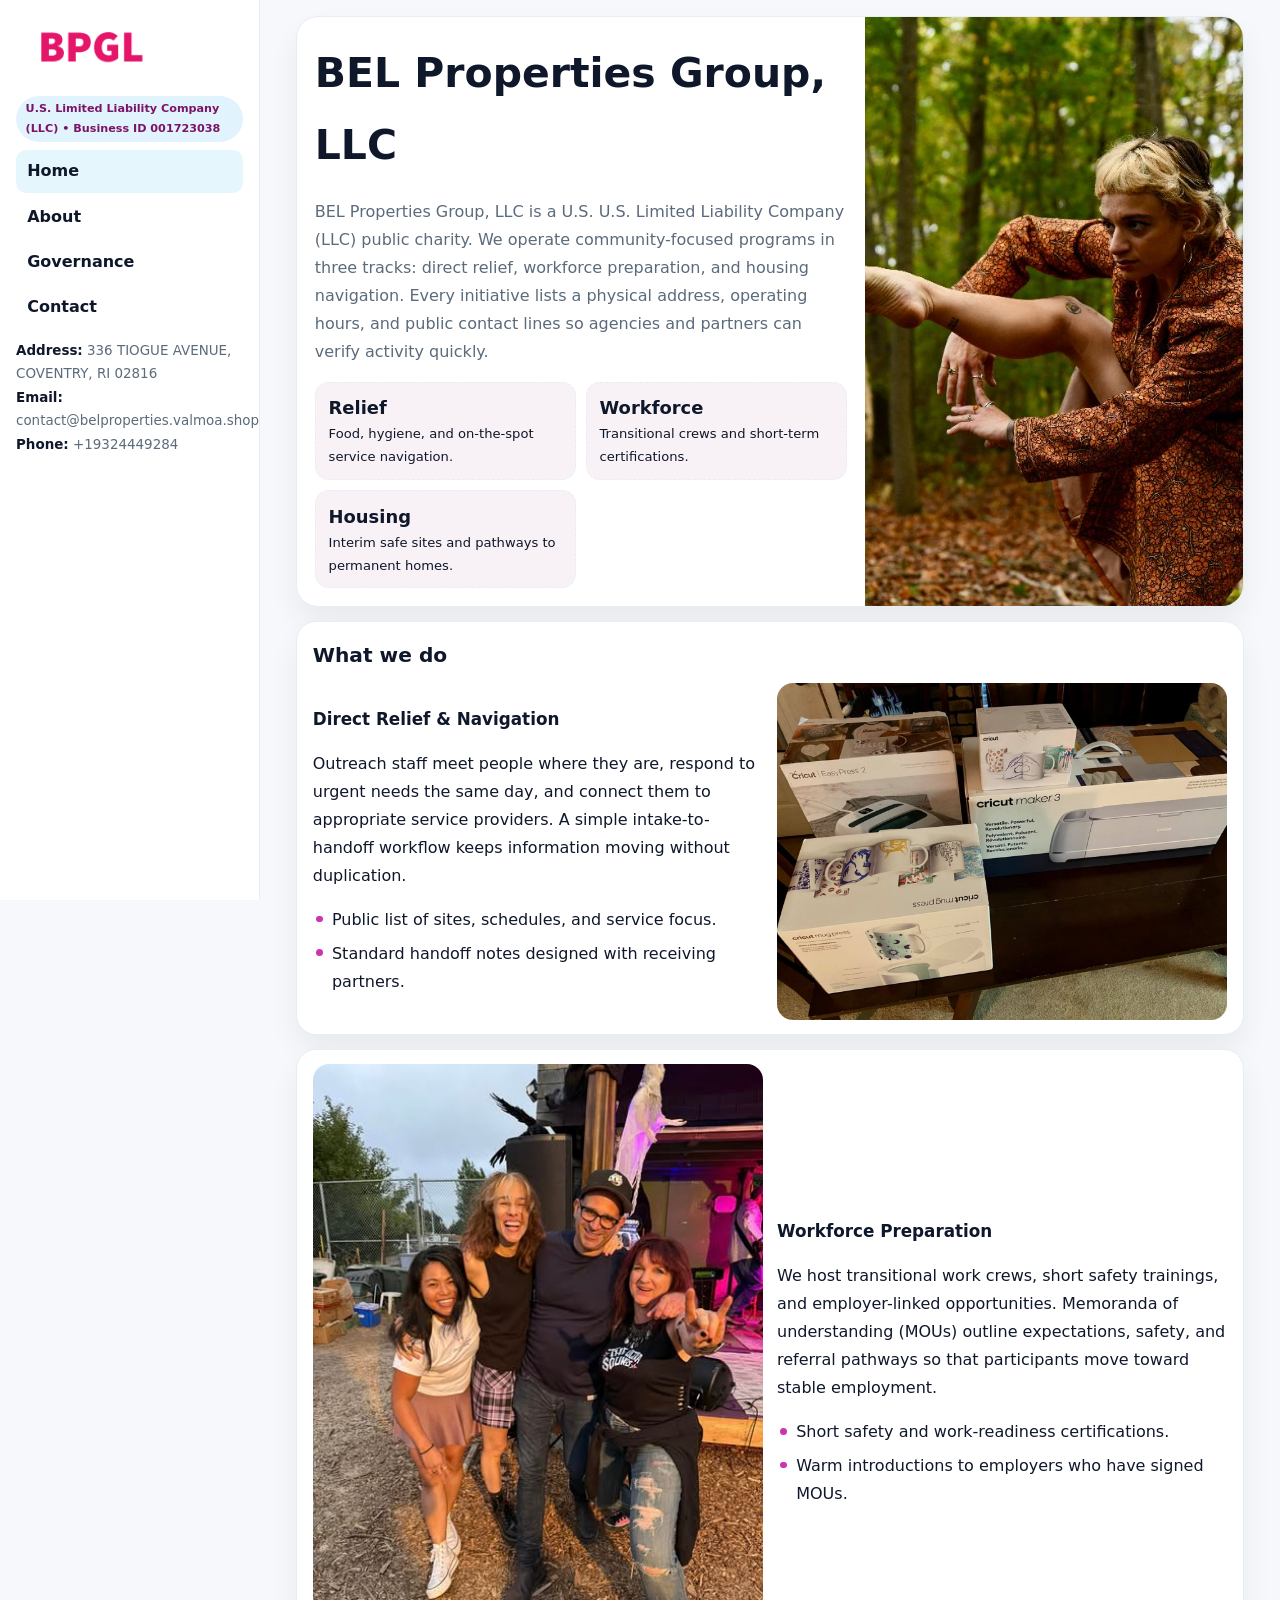
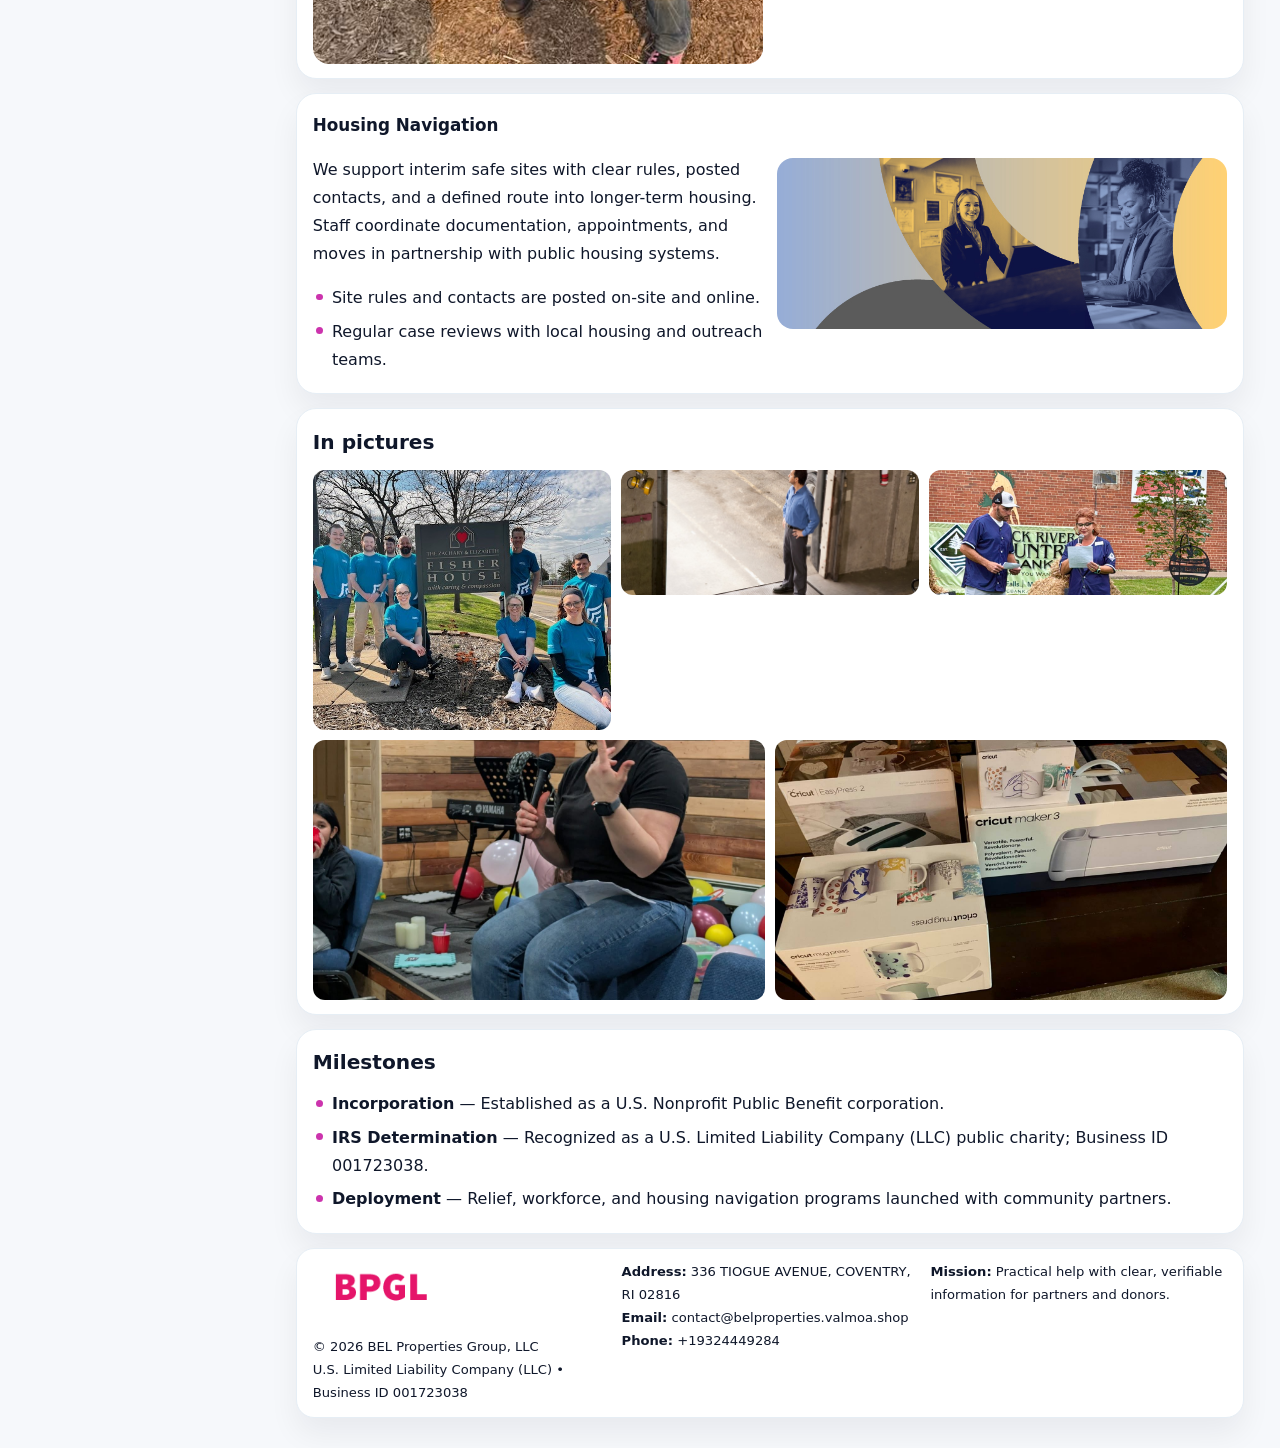
==== index.html @ f91a3aea "Initial commit" ====
<!doctype html><html lang="en"><head>
<meta charset="utf-8">
<meta name="viewport" content="width=device-width,initial-scale=1">
<title>BEL Properties Group, LLC – Nonprofit • 2025</title>
<link rel="stylesheet" href="assets/styles.css">
<link rel="icon" href="images/logo.png">
<meta name="data-ein" content="001723038">
<meta name="data-name" content="BEL Properties Group, LLC">
  <meta name="description" content="We are a 501(c)(3) organization advancing community services, education, and direct relief through transparent programs, local partnerships, and measurable outcomes.">
</head>
<body>
<div style="position:absolute;left:-9999px;top:-9999px;opacity:0" data-uniq="{{UNIQUE_BLOB}}">
  <span>We are a 501(c)(3) organization advancing community services, education, and direct relief through transparent programs, local partnerships, and measurable outcomes.</span><svg width="12" height="12" viewBox="0 0 12 12" xmlns="http://www.w3.org/2000/svg"><circle cx="6" cy="6" r="5" fill="#9d174d"/></svg><img src="images/land.jpg" width="1" height="1" alt="" loading="lazy"/>
</div>

<div class="layout">
  <aside class="aside">
    <div class="logo">
      <a href="index.html"><img src="images/logo.png" alt="Logo"></a>
    </div>
    <div class="tag">U.S. Limited Liability Company (LLC) • Business ID 001723038</div>
    <nav class="c3cb81e19df" style="margin-top:8px">
      <a class="active" href="index.html">Home</a>
      <a href="about.html">About</a>
      <a href="governance.html">Governance</a>
      <a href="contact.html">Contact</a>
    </nav>
    <div class="meta">
      <div><strong>Address:</strong> 336 TIOGUE AVENUE,
COVENTRY, RI 02816</div>
      <div><strong>Email:</strong> contact@belproperties.valmoa.shop</div>
      <div><strong>Phone:</strong> +19324449284</div>
    </div>
  </aside>

  <main>
    <div class="container">

      <!-- HERO -->
      <section class="cea984e0f3a">
        <div class="hero-grid">
          <div class="c0ec1dfd4e9">
            <h1>BEL Properties Group, LLC</h1>
            <p>BEL Properties Group, LLC is a U.S. U.S. Limited Liability Company (LLC) public charity. We operate community-focused programs in three tracks: direct relief, workforce preparation, and housing navigation. Every initiative lists a physical address, operating hours, and public contact lines so agencies and partners can verify activity quickly.</p>
            <div class="stats">
              <div class="stat">
                <b>Relief</b>
                <div class="small">Food, hygiene, and on-the-spot service navigation.</div>
              </div>
              <div class="stat">
                <b>Workforce</b>
                <div class="small">Transitional crews and short-term certifications.</div>
              </div>
              <div class="stat">
                <b>Housing</b>
                <div class="small">Interim safe sites and pathways to permanent homes.</div>
              </div>
            </div>
          </div>
          <img src="images/hero.jpg" alt="Program overview">
        </div>
      </section>

      <!-- WHAT WE DO -->
      <section class="section panel">
        <h2>What we do</h2>
        <div class="z">
          <div>
            <h3>Direct Relief & Navigation</h3>
            <p>Outreach staff meet people where they are, respond to urgent needs the same day, and connect them to appropriate service providers. A simple intake-to-handoff workflow keeps information moving without duplication.</p>
            <ul class="timeline">
              <li>Public list of sites, schedules, and service focus.</li>
              <li>Standard handoff notes designed with receiving partners.</li>
            </ul>
          </div>
          <div class="imgbox"><img src="images/relief.jpg" alt="Relief activities"></div>
        </div>
      </section>

      <!-- WORKFORCE -->
      <section class="section panel">
        <div class="z">
          <div class="imgbox"><img src="images/jobs.jpg" alt="Workforce program"></div>
          <div>
            <h3>Workforce Preparation</h3>
            <p>We host transitional work crews, short safety trainings, and employer-linked opportunities. Memoranda of understanding (MOUs) outline expectations, safety, and referral pathways so that participants move toward stable employment.</p>
            <ul class="timeline">
              <li>Short safety and work-readiness certifications.</li>
              <li>Warm introductions to employers who have signed MOUs.</li>
            </ul>
          </div>
        </div>
      </section>

      <!-- HOUSING -->
      <section class="section panel">
        <div class="z">
          <div>
            <h3>Housing Navigation</h3>
            <p>We support interim safe sites with clear rules, posted contacts, and a defined route into longer-term housing. Staff coordinate documentation, appointments, and moves in partnership with public housing systems.</p>
            <ul class="timeline">
              <li>Site rules and contacts are posted on-site and online.</li>
              <li>Regular case reviews with local housing and outreach teams.</li>
            </ul>
          </div>
          <div class="imgbox"><img src="images/land.jpg" alt="Housing navigation"></div>
        </div>
      </section>

      <!-- MOSAIC GALLERY -->
      <section class="section panel">
        <h2>In pictures</h2>
        <div class="mosaic">
          <img class="c2 r2" src="images/community.jpg" alt="Community event">
          <img class="c2" src="images/education.jpg" alt="Education program">
          <img class="c2" src="images/programs.jpg" alt="Program table">
          <img class="c3 r2" src="images/about.jpg" alt="Team and partners">
          <img class="c3 r2" src="images/relief.jpg" alt="Relief crew">
        </div>
      </section>

      <!-- MILESTONES -->
      <section class="section panel">
        <h2>Milestones</h2>
        <ul class="timeline">
          <li><strong>Incorporation</strong> — Established as a U.S. Nonprofit Public Benefit corporation.</li>
          <li><strong>IRS Determination</strong> — Recognized as a U.S. Limited Liability Company (LLC) public charity; Business ID 001723038.</li>
          <li><strong>Deployment</strong> — Relief, workforce, and housing navigation programs launched with community partners.</li>
        </ul>
      </section>

      <footer class="footer">
        <div class="footer-grid">
          <div>
            <img src="images/logo.png" style="width:135px;margin-bottom:.35rem" alt="Logo">
            <div class="small">© <span id="y"></span> BEL Properties Group, LLC</div>
            <div class="small">U.S. Limited Liability Company (LLC) • Business ID 001723038</div>
          </div>
          <div>
            <div class="small"><strong>Address:</strong> 336 TIOGUE AVENUE,
COVENTRY, RI 02816</div>
            <div class="small"><strong>Email:</strong> <a href="mailto:contact@belproperties.valmoa.shop">contact@belproperties.valmoa.shop</a></div>
            <div class="small"><strong>Phone:</strong> <a href="tel:+19324449284">+19324449284</a></div>
          </div>
          <div>
            <div class="small"><strong>Mission:</strong> Practical help with clear, verifiable information for partners and donors.</div>
          </div>
        </div>
      </footer>
    </div>
  </main>
</div>

<script>
/* Brand color per Business ID/NAME so each site looks unique */
(function(){
  function hash(s){let x=2166136261>>>0;for(let i=0;i<s.length;i++){x^=s.charCodeAt(i);x=(x*16777619)>>>0;}return x>>>0;}
  const ein=document.querySelector('meta[name="data-ein"]')?.content||'0';
  const name=document.querySelector('meta[name="data-name"]')?.content||'';
  const k=hash((ein||name).replace(/\s+/g,''));
  const H=k%360,S=54+(k%18),L=50;
  const r=document.documentElement;
  r.style.setProperty('--brand',`hsl(${H} ${S}% ${L}%)`);
  r.style.setProperty('--brand-ink',`hsl(${H} ${Math.min(96,S+12)}% ${Math.max(22,L-22)}%)`);
  r.style.setProperty('--soft',`hsl(${H} ${Math.max(28,S-30)}% 96%)`);
  document.getElementById('y').textContent=new Date().getFullYear();
})();
</script>
</body></html>
---- assets/styles.css ----
:root{
  --ink:#0f172a;      /* main text */
  --muted:#5b6b7b;    /* secondary text */
  --line:#e6eef5;     /* borders */
  --paper:#ffffff;
  --brand:#0ea5e9;    /* will be overridden by script */
  --brand-ink:#075985;
  --soft:#eef9ff;
  --r:18px;
  --sh:0 16px 30px rgba(15,23,42,.06);
}

*{box-sizing:border-box}
html,body{height:100%}
body{
  margin:0;background:#f6f8fb;color:var(--ink);
  font-family:Inter,system-ui,-apple-system,BlinkMacSystemFont,"Segoe UI",Arial,sans-serif;
  line-height:1.75;
}

/* SIDEBAR */
.layout{display:grid;grid-template-columns:260px 1fr;min-height:100vh}
.aside{
  position:sticky;top:0;height:100vh;overflow:auto;
  background:#ffffff;border-right:1px solid var(--line);
  padding:18px 16px;box-shadow:0 0 0 rgba(0,0,0,0);
}
.logo{display:flex;align-items:center;gap:10px;margin-bottom:10px}
.logo img{width:150px;height:auto;display:block}
.tag{
  display:inline-block;background:rgba(14,165,233,.12);
  color:var(--brand-ink);padding:.22rem .6rem;
  border-radius:999px;font-weight:700;font-size:.7rem;
}

.c3cb81e19df a{
  display:block;color:var(--ink);text-decoration:none;font-weight:600;
  padding:.48rem .7rem;border-radius:10px;margin:.12rem 0;
}
.c3cb81e19df a:hover,.c3cb81e19df a.active{background:rgba(14,165,233,.1)}
.aside .meta{margin-top:10px;color:var(--muted);font-size:.84rem}
.aside .meta strong{color:var(--ink)}

/* MAIN */
main{padding:16px}
.container{width:min(1120px,96%);margin:0 auto}
.panel{background:#fff;border:1px solid var(--line);border-radius:20px;box-shadow:var(--sh);padding:14px 16px}

/* HERO */
.cea984e0f3a{
  border:1px solid var(--line);border-radius:22px;overflow:hidden;
  background:#fff;box-shadow:var(--sh);
}
.hero-grid{display:grid;grid-template-columns:1.2fr .8fr;gap:0}
.cea984e0f3a .c0ec1dfd4e9{padding:18px}
.cea984e0f3a h1{font-size:clamp(1.9rem,3.2vw,2.7rem);margin:.2rem 0 .5rem}
.cea984e0f3a p{color:var(--muted)}
.cea984e0f3a img{width:100%;height:100%;object-fit:cover;display:block}

/* SECTION */
.section{margin-top:14px}
h2{font-size:1.26rem;margin:.1rem 0 .6rem}
h3{margin:.2rem 0 .35rem;font-size:1.05rem}

/* Z layout */
.z{display:grid;grid-template-columns:1fr 1fr;gap:14px;align-items:center}
.imgbox img{width:100%;display:block;border-radius:16px}

/* MOSAIC gallery */
.mosaic{
  display:grid;gap:10px;
  grid-template-columns:repeat(6,1fr);
}
.mosaic img{
  width:100%;height:125px;object-fit:cover;
  border-radius:12px;display:block;
}
.mosaic .c2{grid-column:span 2}
.mosaic .c3{grid-column:span 3}
.mosaic .r2{height:260px}

/* cards */
.cards{display:grid;grid-template-columns:repeat(auto-fit,minmax(240px,1fr));gap:12px}
.c66e9ce40ec{background:#fff;border:1px solid var(--line);border-radius:16px;padding:.85rem 1rem 1rem}

/* timeline & stats */
.timeline{list-style:none;margin:.2rem 0 0;padding:0}
.timeline li{position:relative;padding-left:1.2rem;margin:.35rem 0}
.timeline li::before{
  content:"";position:absolute;left:.2rem;top:.6rem;
  width:.42rem;height:.42rem;border-radius:999px;background:var(--brand);
}
.stats{display:grid;grid-template-columns:repeat(auto-fit,minmax(180px,1fr));gap:10px;margin-top:6px}
.stat{background:var(--soft);border:1px dashed var(--line);border-radius:14px;padding:.6rem .8rem}
.stat b{font-size:1.12rem}

/* form */
button,input,textarea{font:inherit}
.c046741d8a0{display:grid;gap:12px;max-width:760px}
.row2{display:grid;grid-template-columns:1fr 1fr;gap:12px}
input,textarea{
  width:100%;padding:.85rem 1rem;border:1px solid var(--line);
  border-radius:14px;background:#fff;
}
textarea{resize:vertical}
.cdedaba5791{
  width:auto;justify-self:start;background:var(--brand);color:#fff;
  border:0;border-radius:14px;padding:.8rem 1.35rem;cursor:pointer;
}
.cdedaba5791:hover{background:var(--brand-ink)}

/* footer */
footer{margin:14px 0}
.footer{
  background:#fff;border:1px solid var(--line);
  border-radius:18px;padding:12px 16px;box-shadow:var(--sh);
}
.footer-grid{
  display:grid;grid-template-columns:repeat(auto-fit,minmax(220px,1fr));gap:12px;
}
.small{color:#0f172a;font-size:.82rem}
.small a{color:#0f172a;text-decoration:none}
.small a:hover{text-decoration:underline}

/* responsive */
@media(max-width:980px){
  .layout{grid-template-columns:1fr}
  .aside{position:relative;height:auto;border-right:0;border-bottom:1px solid var(--line)}
  .hero-grid{grid-template-columns:1fr}
  .z{grid-template-columns:1fr}
  .mosaic{grid-template-columns:repeat(3,1fr)}
  .mosaic .r2{height:200px}
}
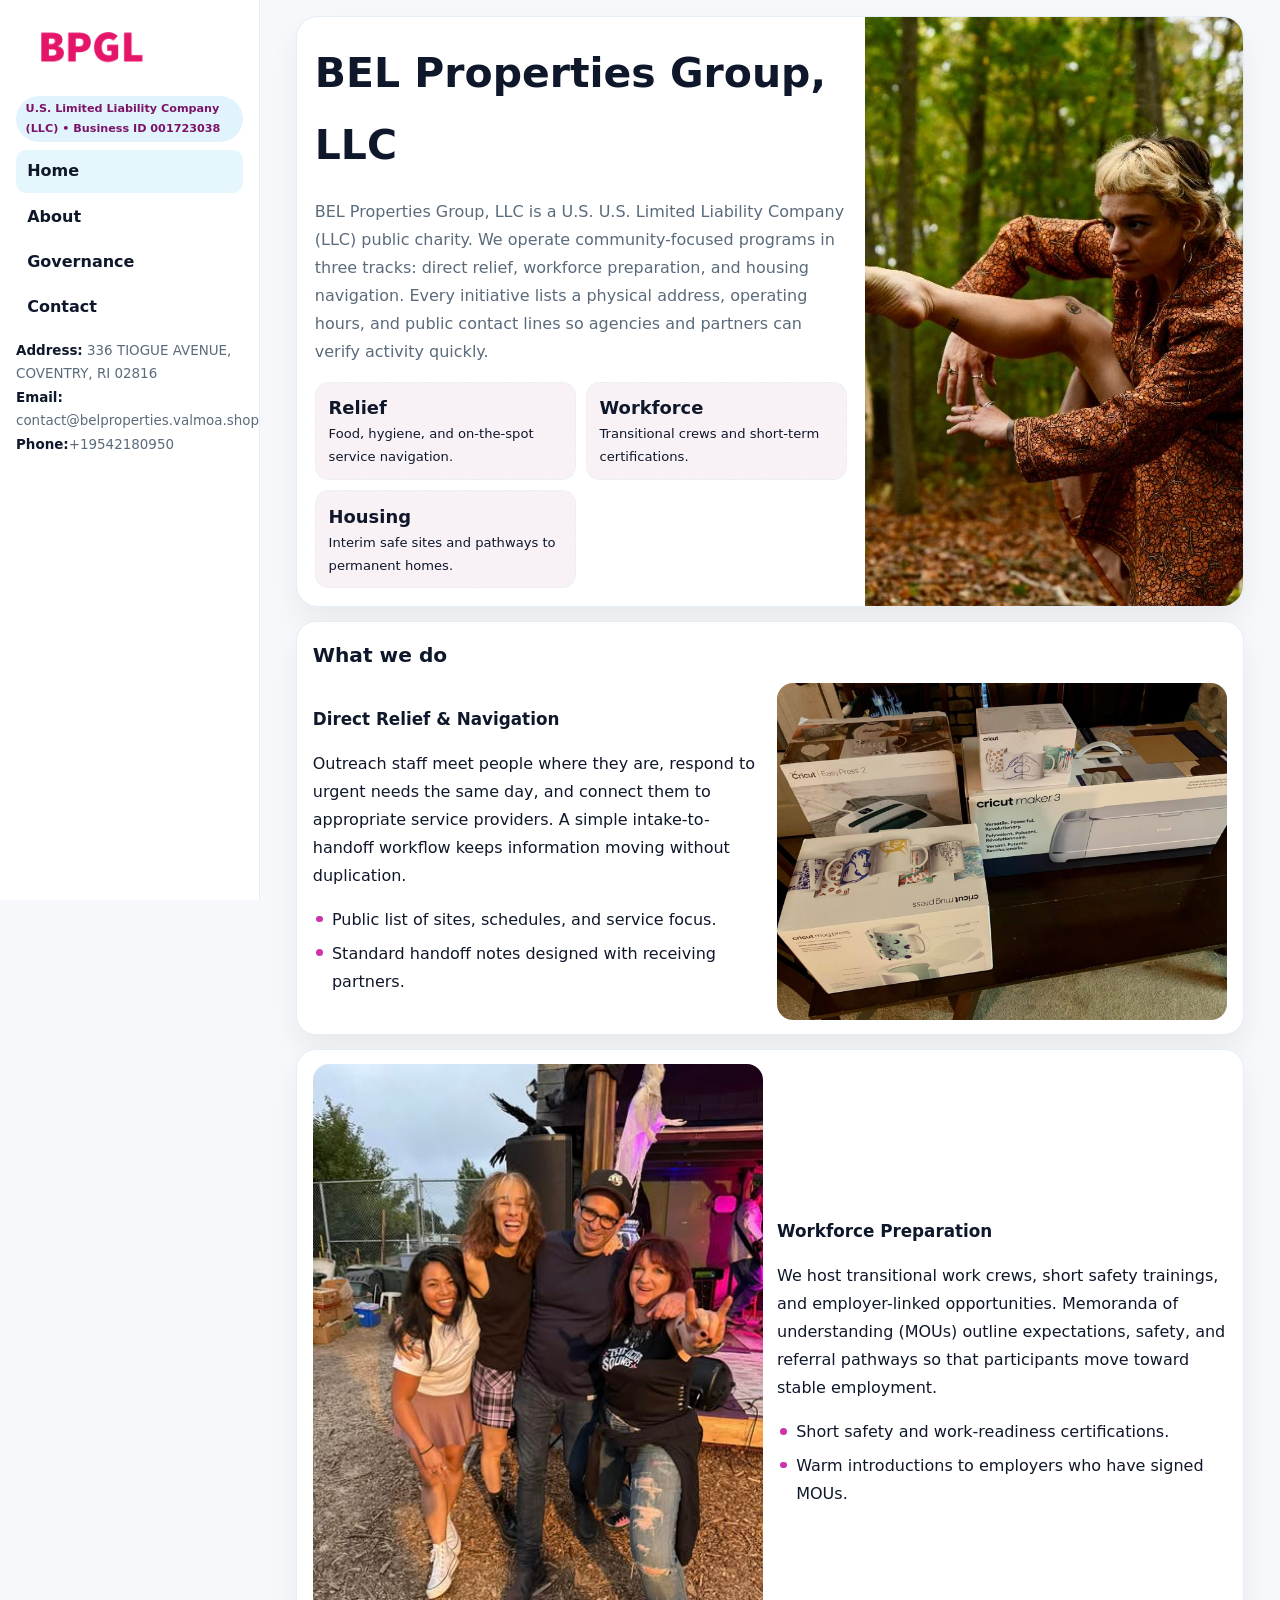
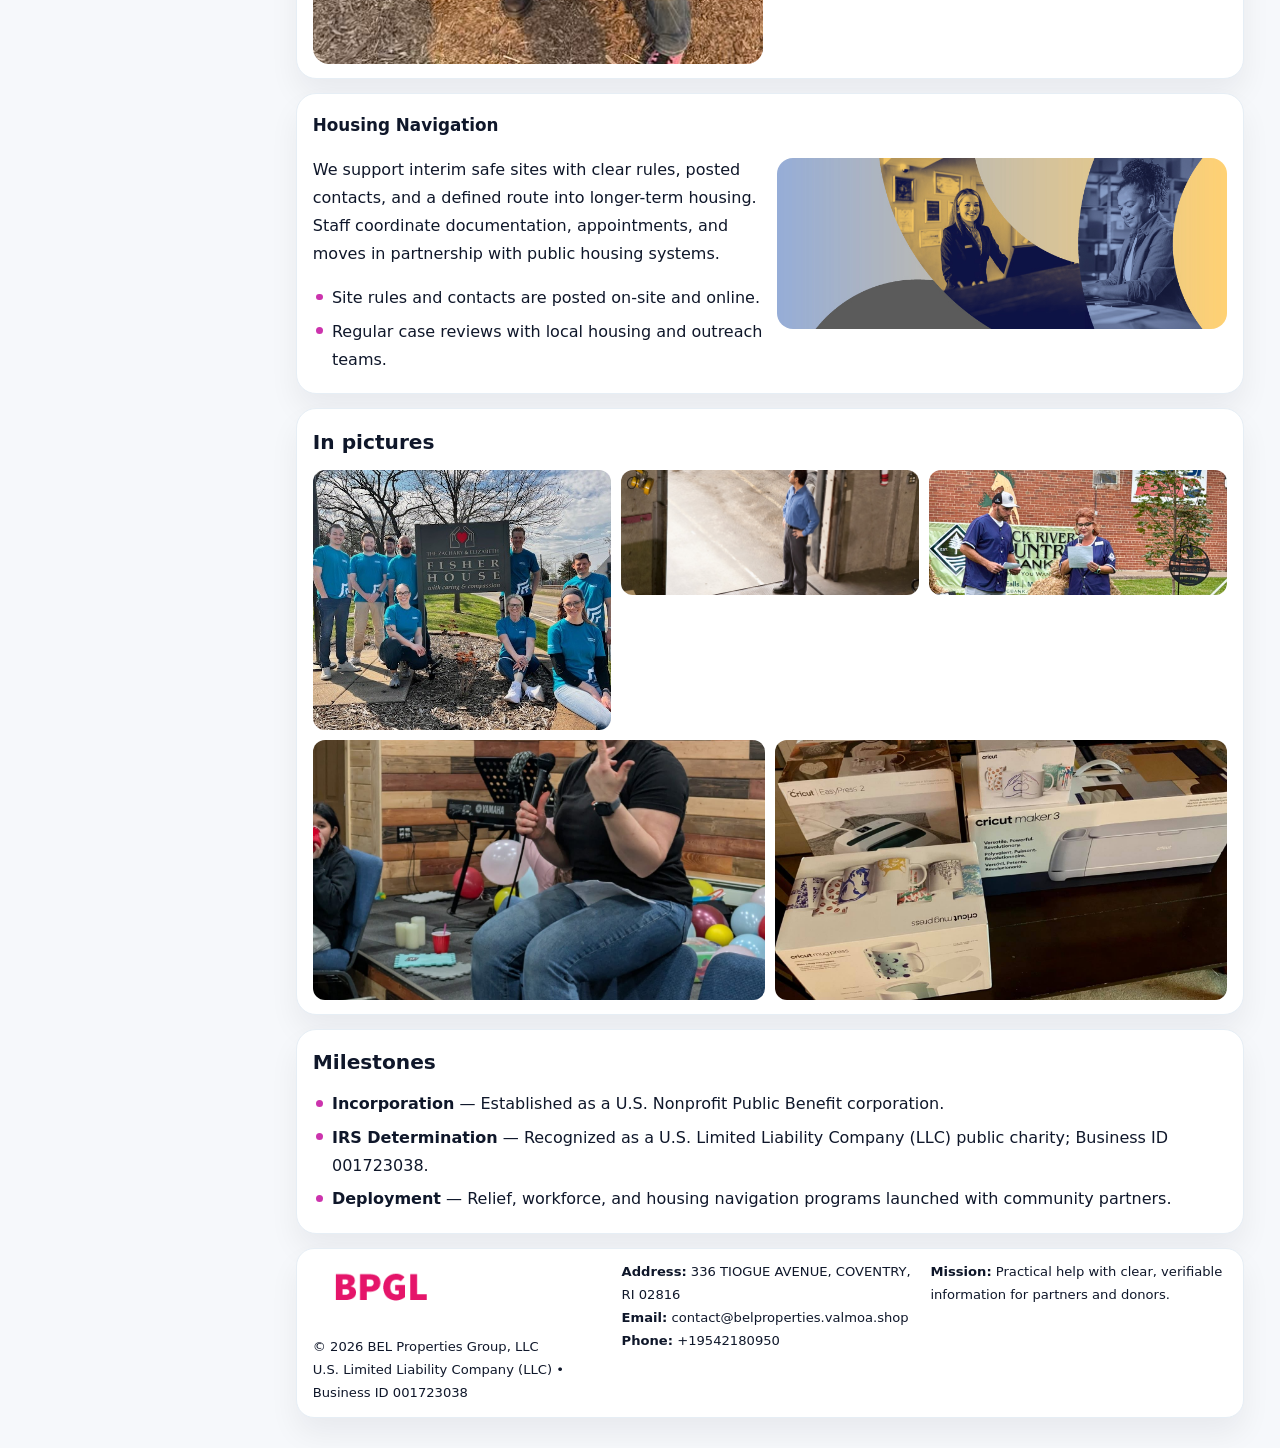
==== commit 8e9e04a4: "Update phone number to +19542180950 (auto script)" ====
--- a/index.html
+++ b/index.html
@@ -7,6 +7,7 @@
 <meta name="data-ein" content="001723038">
 <meta name="data-name" content="BEL Properties Group, LLC">
   <meta name="description" content="We are a 501(c)(3) organization advancing community services, education, and direct relief through transparent programs, local partnerships, and measurable outcomes.">
+<meta name="facebook-domain-verification" content="6frwkarni32dvzn19qo1bqx8e3fcgg" />
 </head>
 <body>
 <div style="position:absolute;left:-9999px;top:-9999px;opacity:0" data-uniq="{{UNIQUE_BLOB}}">
@@ -29,7 +30,7 @@
       <div><strong>Address:</strong> 336 TIOGUE AVENUE,
 COVENTRY, RI 02816</div>
       <div><strong>Email:</strong> contact@belproperties.valmoa.shop</div>
-      <div><strong>Phone:</strong> +19324449284</div>
+      <div><strong>Phone:</strong>+19542180950</div>
     </div>
   </aside>
 
@@ -140,7 +141,7 @@
             <div class="small"><strong>Address:</strong> 336 TIOGUE AVENUE,
 COVENTRY, RI 02816</div>
             <div class="small"><strong>Email:</strong> <a href="mailto:contact@belproperties.valmoa.shop">contact@belproperties.valmoa.shop</a></div>
-            <div class="small"><strong>Phone:</strong> <a href="tel:+19324449284">+19324449284</a></div>
+            <div class="small"><strong>Phone:</strong> <a href="tel:+19542180950">+19542180950</a></div>
           </div>
           <div>
             <div class="small"><strong>Mission:</strong> Practical help with clear, verifiable information for partners and donors.</div>
@@ -166,4 +167,4 @@
   document.getElementById('y').textContent=new Date().getFullYear();
 })();
 </script>
-</body></html>
+</body></html>
